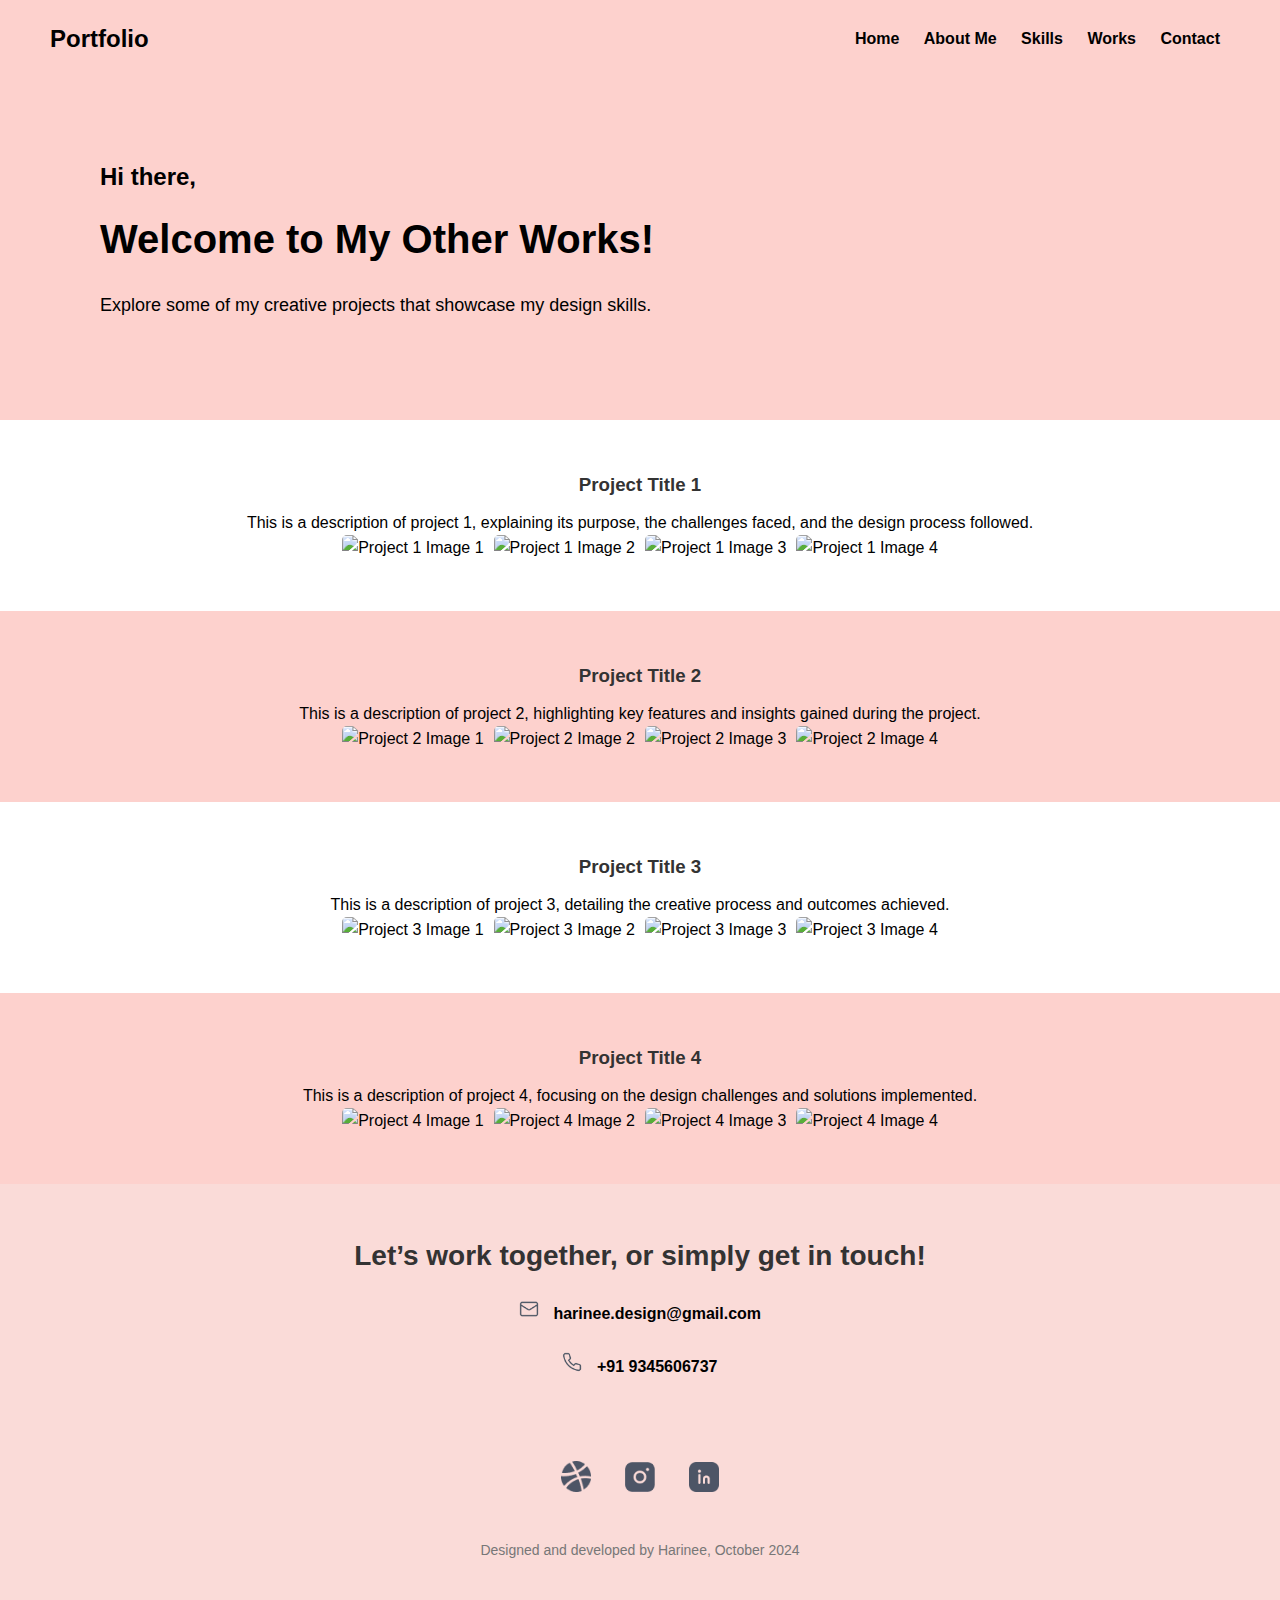
==== other-works.html @ 88a533f9 "update" ====
<!DOCTYPE html>
<html lang="en">
<head>
    <meta charset="UTF-8">
    <meta name="viewport" content="width=device-width, initial-scale=1.0">
    <title>Other Works - Harinee's Portfolio</title>
    <link rel="stylesheet" href="style.css">
</head>
<body>

    <!-- Header -->
    <header>
        <h2>Portfolio</h2>
        <nav>
            <a href="index.html#home">Home</a>
            <a href="index.html#about">About Me</a>
            <a href="index.html#skills">Skills</a>
            <a href="index.html#works">Works</a>
            <a href="index.html#contact">Contact</a>
        </nav>
    </header>

    <!-- Home Section -->
    <section id="home" class="home">
        <div class="home-content">
            <h3 class="text-box">Hi there,</h3>
            <h2>Welcome to My Other Works!</h2>
            <p>Explore some of my creative projects that showcase my design skills.</p>
        </div>
    </section>

    <!-- Project 1 -->
    <section class="project">
        <div class="project-content">
            <h3>Project Title 1</h3>
            <p>This is a description of project 1, explaining its purpose, the challenges faced, and the design process followed.</p>
            <div class="project-images">
                <img src="images/project1_image1.png" alt="Project 1 Image 1">
                <img src="images/project1_image2.png" alt="Project 1 Image 2">
                <img src="images/project1_image3.png" alt="Project 1 Image 3">
                <img src="images/project1_image4.png" alt="Project 1 Image 4">
            </div>
        </div>
    </section>

    <!-- Project 2 with alternate background -->
    <section class="project" style="background-color: #fdd1cd;">
        <div class="project-content">
            <h3>Project Title 2</h3>
            <p>This is a description of project 2, highlighting key features and insights gained during the project.</p>
            <div class="project-images">
                <img src="images/project2_image1.png" alt="Project 2 Image 1">
                <img src="images/project2_image2.png" alt="Project 2 Image 2">
                <img src="images/project2_image3.png" alt="Project 2 Image 3">
                <img src="images/project2_image4.png" alt="Project 2 Image 4">
            </div>
        </div>
    </section>

    <!-- Repeat for additional projects -->
    <section class="project">
        <div class="project-content">
            <h3>Project Title 3</h3>
            <p>This is a description of project 3, detailing the creative process and outcomes achieved.</p>
            <div class="project-images">
                <img src="images/project3_image1.png" alt="Project 3 Image 1">
                <img src="images/project3_image2.png" alt="Project 3 Image 2">
                <img src="images/project3_image3.png" alt="Project 3 Image 3">
                <img src="images/project3_image4.png" alt="Project 3 Image 4">
            </div>
        </div>
    </section>

    <section class="project" style="background-color: #fdd1cd;">
        <div class="project-content">
            <h3>Project Title 4</h3>
            <p>This is a description of project 4, focusing on the design challenges and solutions implemented.</p>
            <div class="project-images">
                <img src="images/project4_image1.png" alt="Project 4 Image 1">
                <img src="images/project4_image2.png" alt="Project 4 Image 2">
                <img src="images/project4_image3.png" alt="Project 4 Image 3">
                <img src="images/project4_image4.png" alt="Project 4 Image 4">
            </div>
        </div>
    </section>

    <!-- Contact Section -->
    <section id="contact" class="contact">
        <h3>Let’s work together, or simply get in touch!</h3>
        
        <!-- Email & WhatsApp Links -->
        <p>
            <a href="mailto:harinee.design@gmail.com">
                <img src="images/icon_email.png" alt="Email" class="icon"> harinee.design@gmail.com
            </a>
            <br><br>
            <a href="https://wa.me/919345606737">
                <img src="images/icon_mobile.png" alt="WhatsApp" class="icon"> +91 9345606737
            </a>
        </p>
        <br><br>
        <!-- Social Links -->
        <div class="social-icons">
            <a href="https://behance.com/harinee">
                <img src="images/icon_behance.png" alt="Behance" class="social-icon">
            </a>
            <a href="https://instagram.com/harinee_design">
                <img src="images/icon_insta.png" alt="Instagram" class="social-icon">
            </a>
            <a href="https://linkedin.com/in/harinee">
                <img src="images/icon_linkedin.png" alt="LinkedIn" class="social-icon">
            </a>
        </div>
        
        <!-- Footer Text -->
        <p class="footer-text">Designed and developed by Harinee, October 2024</p>
    </section>

</body>
</html>
---- style.css ----
/* ========== Common Styles ========== */
* {
    margin: 0;
    padding: 0;
    box-sizing: border-box;
    font-family: Arial, sans-serif;
}

body {
    line-height: 1.6;
    background-color: #ffffff;
}

h2, h3, h4 {
    color: #333;
    margin-bottom: 10px; 
}

button {
    background-color: black;    
    color: white;
    padding: 15px 30px;
    border: 2px solid black; 
    border-radius: 10px;
    cursor: pointer;
    font-size: 16px;
    transition: background-color 0.3s ease, color 0.3s ease, border 0.3s ease; 
}

button:hover {
    background-color: transparent; 
    color: black;                  
    border: 2px solid black;
}

.highlight {
    color: white; /* Set the text color to white */
}


/* ========== Header ========== */
header {
    background-color: #fdd1cd;  /* Original light peach color */
    padding: 20px 50px;         /* Padding for consistent spacing */
    display: flex;
    justify-content: space-between;
    align-items: center;
}

header h2 {
    font-size: 24px;            /* Consistent font size */
    margin: 0;
    color: black;
}

nav a {
    text-decoration: none;
    color: black;               
    margin: 0 10px;
    font-weight: bold;
    /* transition: font-size 0.3s ease; */
}

nav a:hover {
    color: #515151;             
    text-decoration: underline; /* Adds an underline on hover */
    text-decoration-thickness: 2px; /* Optional: adjust thickness of underline */
    text-underline-offset: 4px; /* Adjusts the space above the underline */
    /* font-size: 1.1em; Increase the font size on hover */
}

/* ========== Home (Hero) Section ========== */
.home {
    display: flex;
    justify-content: space-between;
    align-items: center;
    /* background-color: #FADBD8;   */
    background-color: #fdd1cd;
    padding: 80px 100px;        /* Original padding for spacing */
}

.home-content {
    max-width: 60%;             /* Adjusted to improve text-image balance */
}

.home-content h3 {
    font-size: 24px;
    margin-bottom: 10px;
    color: black;
}

.home-content h2 {
    font-size: 40px;            /* Bold and large for emphasis */
    font-weight: bold;
    color: black;
}

.home-content p {
    font-size: 18px;
    margin: 20px 0;
    color: black;               /* Black text for readability */
}

/* .home-content button {
    background-color: black;    
    color: white;
    padding: 15px 30px;
    border: none;
    border-radius: 10px;
    cursor: pointer;
    font-size: 16px;
}

.home-content button:hover {
    background-color: #333;    
} */

/* .home-content button {
    background-color: black;    
    color: white;
    padding: 15px 30px;
    border: 2px solid black; 
    border-radius: 10px;
    cursor: pointer;
    font-size: 16px;
    transition: background-color 0.3s ease, color 0.3s ease, border 0.3s ease; 
}

.home-content button:hover {
    background-color: transparent; 
    color: black;                  
    border: 2px solid black;       
} */


.home img {
    max-width: 350px;           
    /* border-radius: 50%;          */
}

/* ========== About Me Section ========== */
.about {
    padding: 50px;
    display: flex;
    justify-content: space-between;
    align-items: center;
    background-color: #ffffff;
}

.about img {
    width: 45%;
    margin-right: 30px;
    border-radius: 10px;
}

.about-text {
    width: 50%;
}

.about-text h3 {
    font-size: 32px;
    margin-bottom: 20px;
}

.about-text p {
    font-size: 16px;
    line-height: 1.6;
}

/* ========== Skills Section Update ========== */
.skills {
    padding: 50px;
    background-color: #FADBD8;
    text-align: center; /* Center align all text */
}

.skills h3 {
    font-size: 32px;
    margin-bottom: 40px;
    font-weight: bold;
    color: black;
}

/* .skills-container {
    display: flex;
    justify-content: center; 
    gap: 60px; 
}

.skills-category {
    list-style: none;
    padding: 0;
}*/

/* .skills-column li {
    margin-bottom: 15px;
    font-size: 18px;
    background-color: white; 
    padding: 10px 20px;
    border-radius: 5px;
    box-shadow: 0px 2px 10px rgba(0, 0, 0, 0.1); 
    color: #333;
    font-weight: 500;
} 

.skills-container {
    display: flex; 
    flex-wrap: wrap; 
    justify-content: center; 
    gap: 60px;
}

.skills-column {
    flex: 1; 
    min-width: 250px; 
    margin: 10px; 
    padding: 15px; 
    border: 1px solid #ddd; 
    border-radius: 5px; 
    list-style: none;
} */



/* ========== Works Section Update ========== */
.works {
    text-align: center;
    padding: 50px 100px;
    background-color: #fff; /* Updated background for contrast */
}

.works h3 {
    font-size: 32px;
    margin-bottom: 40px;
    font-weight: bold;
    color: black;
}

.work-item {
    background-color: #ffdcdb;
    margin-bottom: 30px;
    padding: 40px;
    border-radius: 10px;
    display: flex;
    justify-content: space-between;
    align-items: center;
    flex-wrap: wrap;
    gap: 20px;
    transition: transform 0.3s ease;
    box-shadow: 0px 2px 10px rgba(0, 0, 0, 0.1);
}

.work-item:hover {
    transform: scale(1.03); /* Slight scale effect on hover */
}

.work-item .text-content {
    width: 60%; /* Adjusted width for better text/image balance */
}

/* .work-item .text-content h4 {
    font-size: 24px;
    margin-bottom: 10px;
    color: #333;
}

.work-item .text-content p {
    font-size: 16px;
    color: #555;
} */

.work-item .cover {
    width: 35%;
    text-align: right;
}

.work-item .cover img {
    max-width: 100%;
    height: auto;
    border-radius: 10px;
    box-shadow: 0px 5px 15px rgba(0, 0, 0, 0.1); /* Shadow effect for images */
}

/* .work-item button {
    background-color: black;
    color: white;
    padding: 12px 25px;
    border: none;
    border-radius: 10px;
    cursor: pointer;
    font-size: 16px;
    transition: background-color 0.3s ease;
}

.work-item button:hover {
    background-color: #333;
} */

/* ========== Updated Work Item Styles ========== */

.work-item .text-content h4 {
    font-size: 40px;            /* Match home-content h2 size */
    font-weight: bold;          /* Make the heading bold */
    color: black;               /* Match the black color of home-content h2 */
    margin-bottom: 20px;        /* Add similar margin */
}

.work-item .text-content p {
    font-size: 18px;            /* Match the home-content p size */
    color: black;               /* Set the same black color as in home-content */
    margin: 20px 0;             /* Add margin similar to home-content */
}



/* ========== Contact Section ========== */
.contact {
    padding: 50px;
    text-align: center;
}

.contact h3 {
    font-size: 28px;
    margin-bottom: 20px;
}

.contact p {
    font-size: 16px;
    margin-bottom: 10px;
}

.contact p:last-of-type {
    margin-top: 40px;
    font-size: 14px;
    color: #777;
}

/* contact */
/* Contact Section */
.contact {
    background-color: #FADBD8;
    padding: 50px;
    text-align: center;
}

.contact h3 {
    font-size: 28px;
    margin-bottom: 20px;
}

.contact p {
    font-size: 16px;
    margin-bottom: 10px;
}

/* Icon styles */
.icon {
    width: 20px; /* Icon size */
    margin-right: 10px;
}

/* Social icons */
.social-icons {
    margin-top: 20px;
}

.social-icon {
    width: 30px; /* Social icon size */
    margin: 0 15px; /* Spacing between icons */
}

/* Links styling like nav bar */
.contact a {
    text-decoration: none;    /* Remove underline */
    color: black;              /* Default link color */
    font-weight: bold;         /* Optional for emphasis */
    transition: color 0.3s ease; /* Smooth color transition on hover */
}

.contact a:hover {
    color: #333;              /* Change color on hover */
}

/* Footer text */
.footer-text {
    margin-top: 40px;
    font-size: 12px; /* Smaller font size */
    color: #777;
}

/* other-work page */

.project {
    padding: 50px 0; 
}

.project-content {
    max-width: 800px; 
    margin: 0 auto; 
    text-align: center; 
}

.project-images {
    display: flex; 
    justify-content: center; /* Center images */
    gap: 10px; /* Space between images */
}

.project-images img {
    max-width: 100%; /* Make images responsive */
    height: auto; /* Maintain aspect ratio */
    border-radius: 5px; /* Optional: rounded corners for images */
}
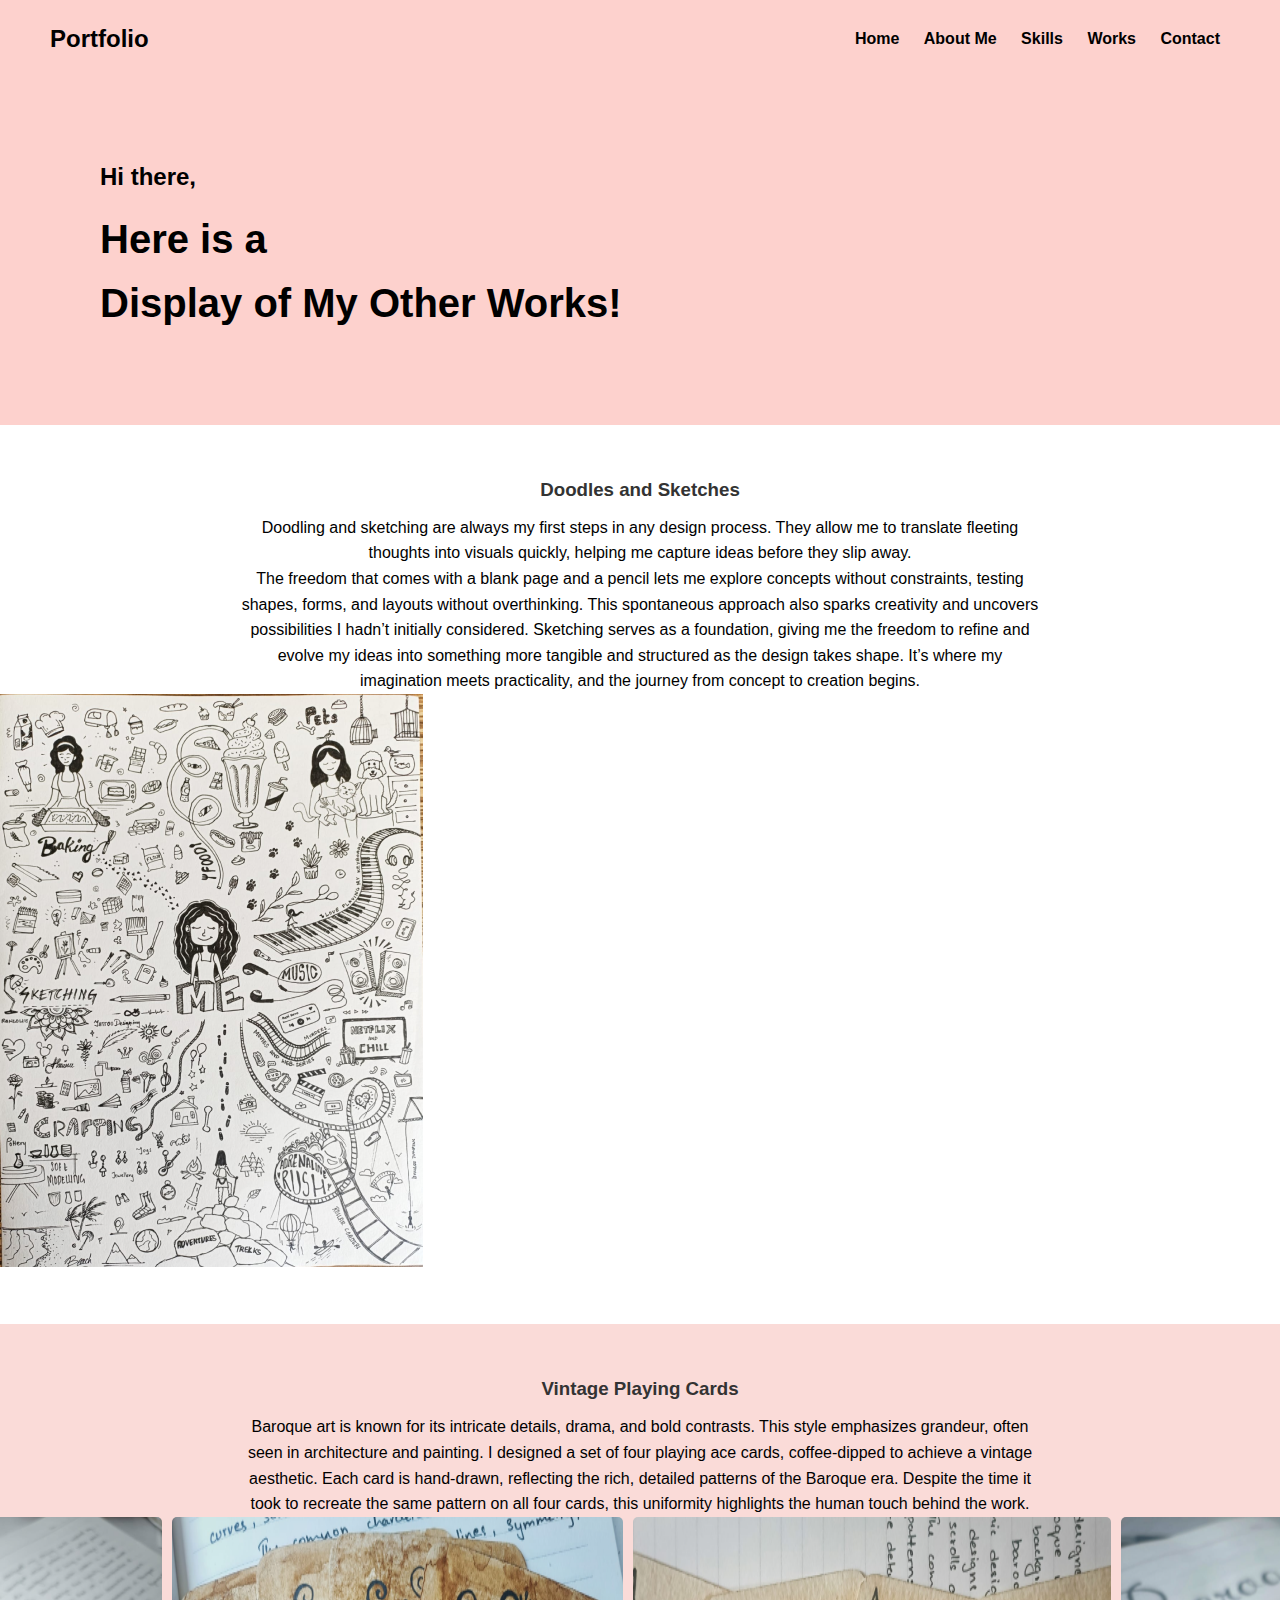
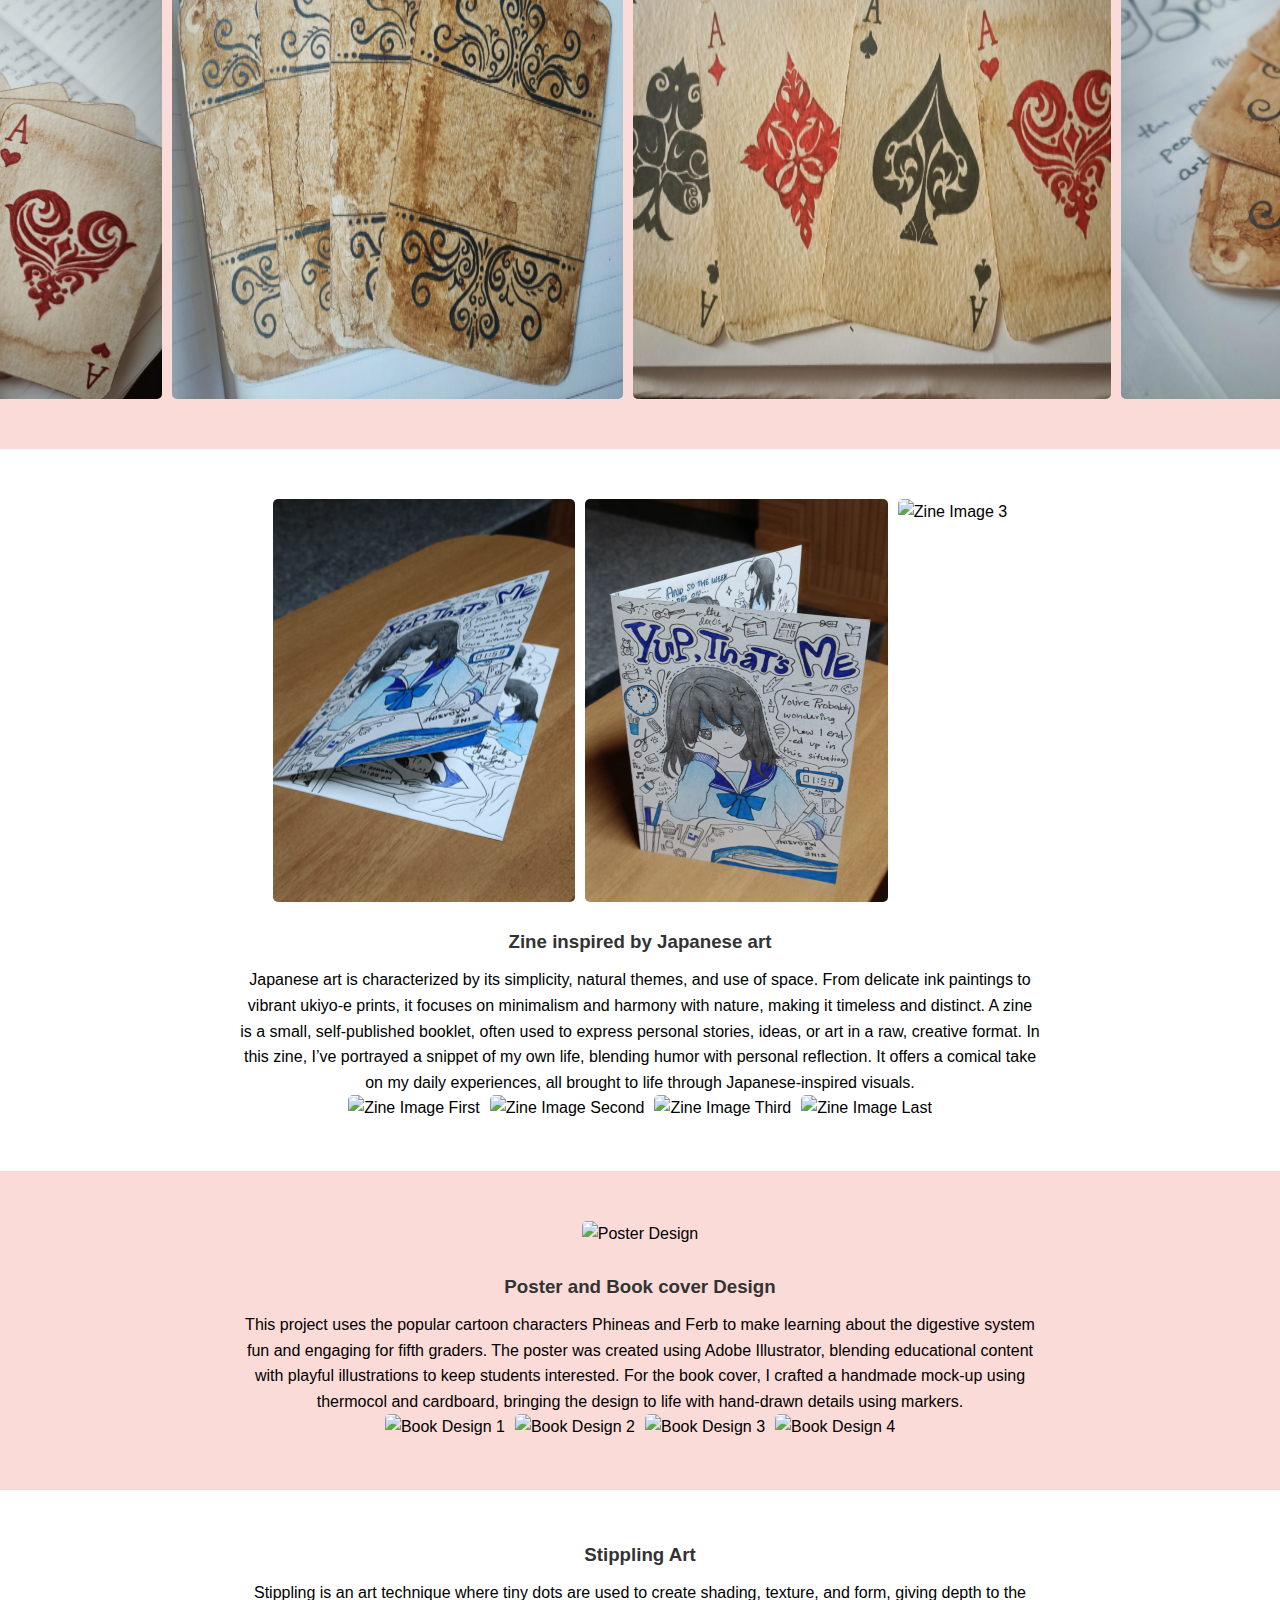
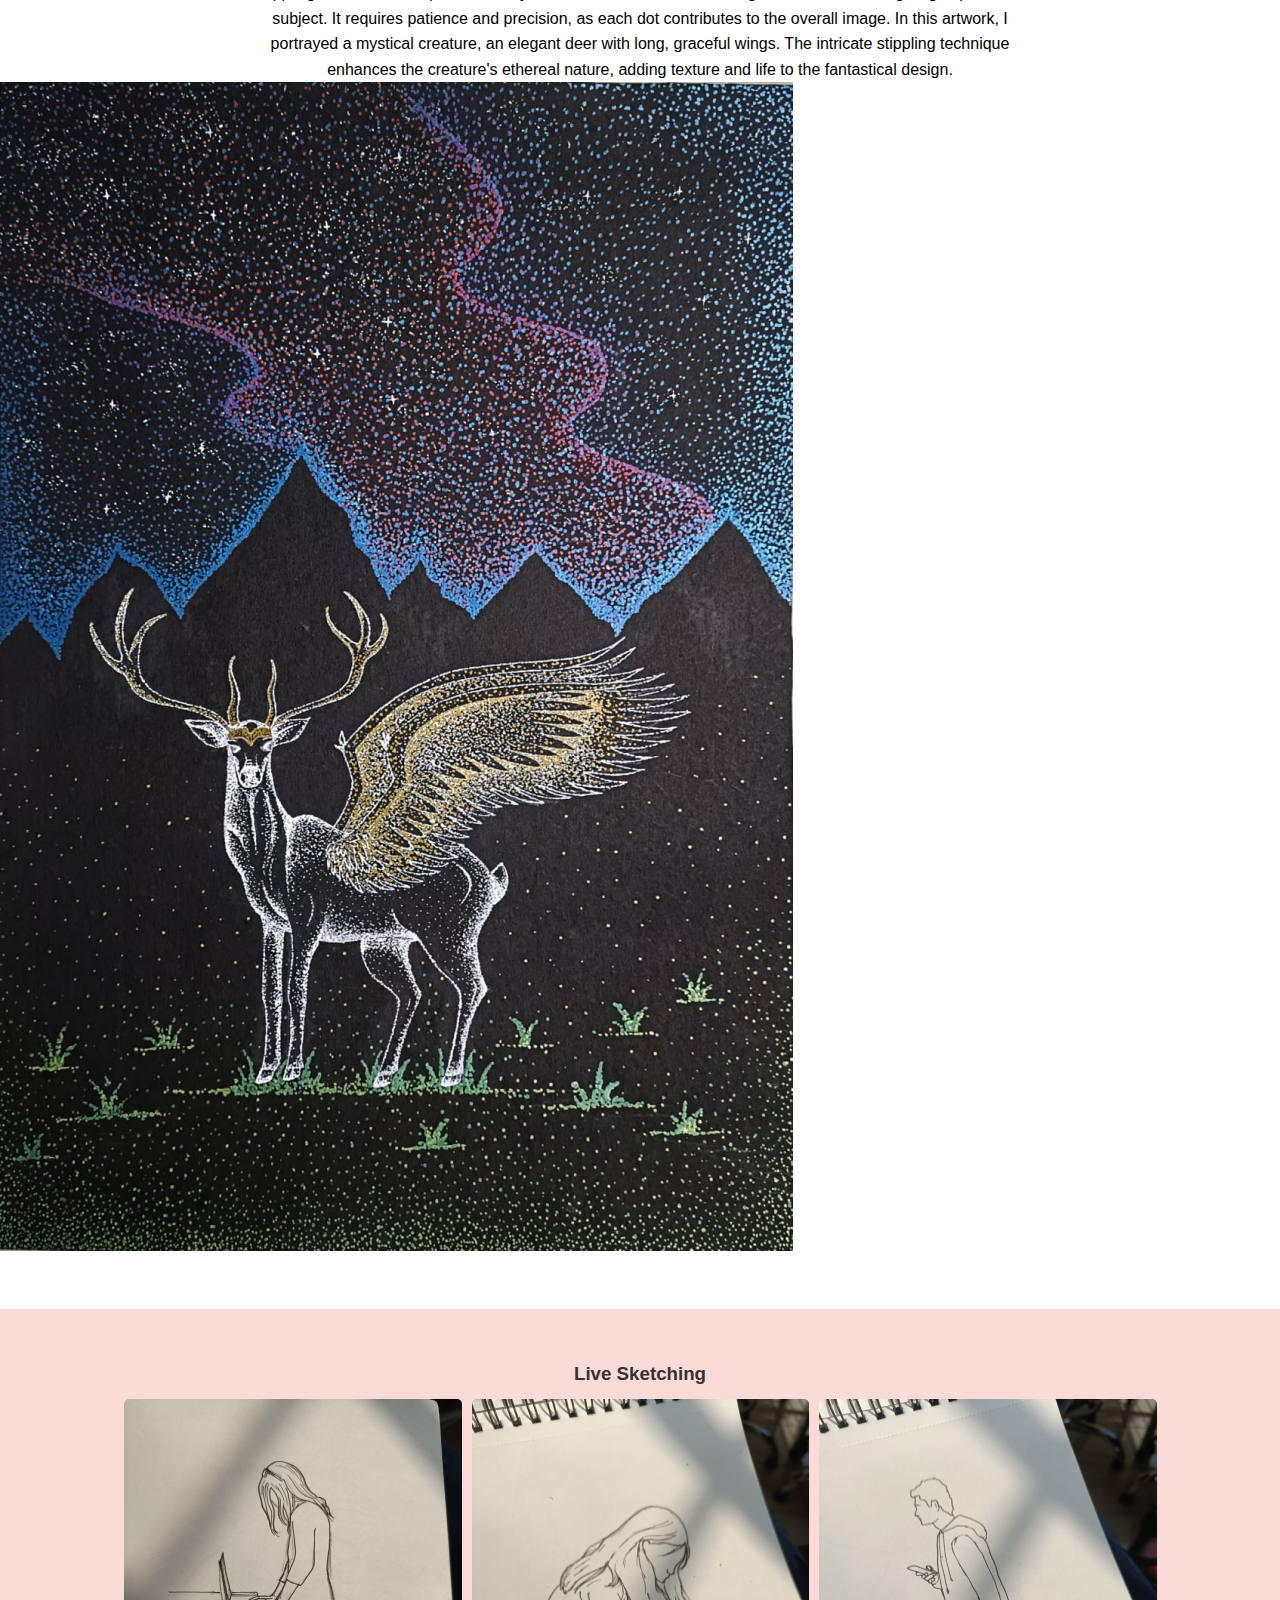
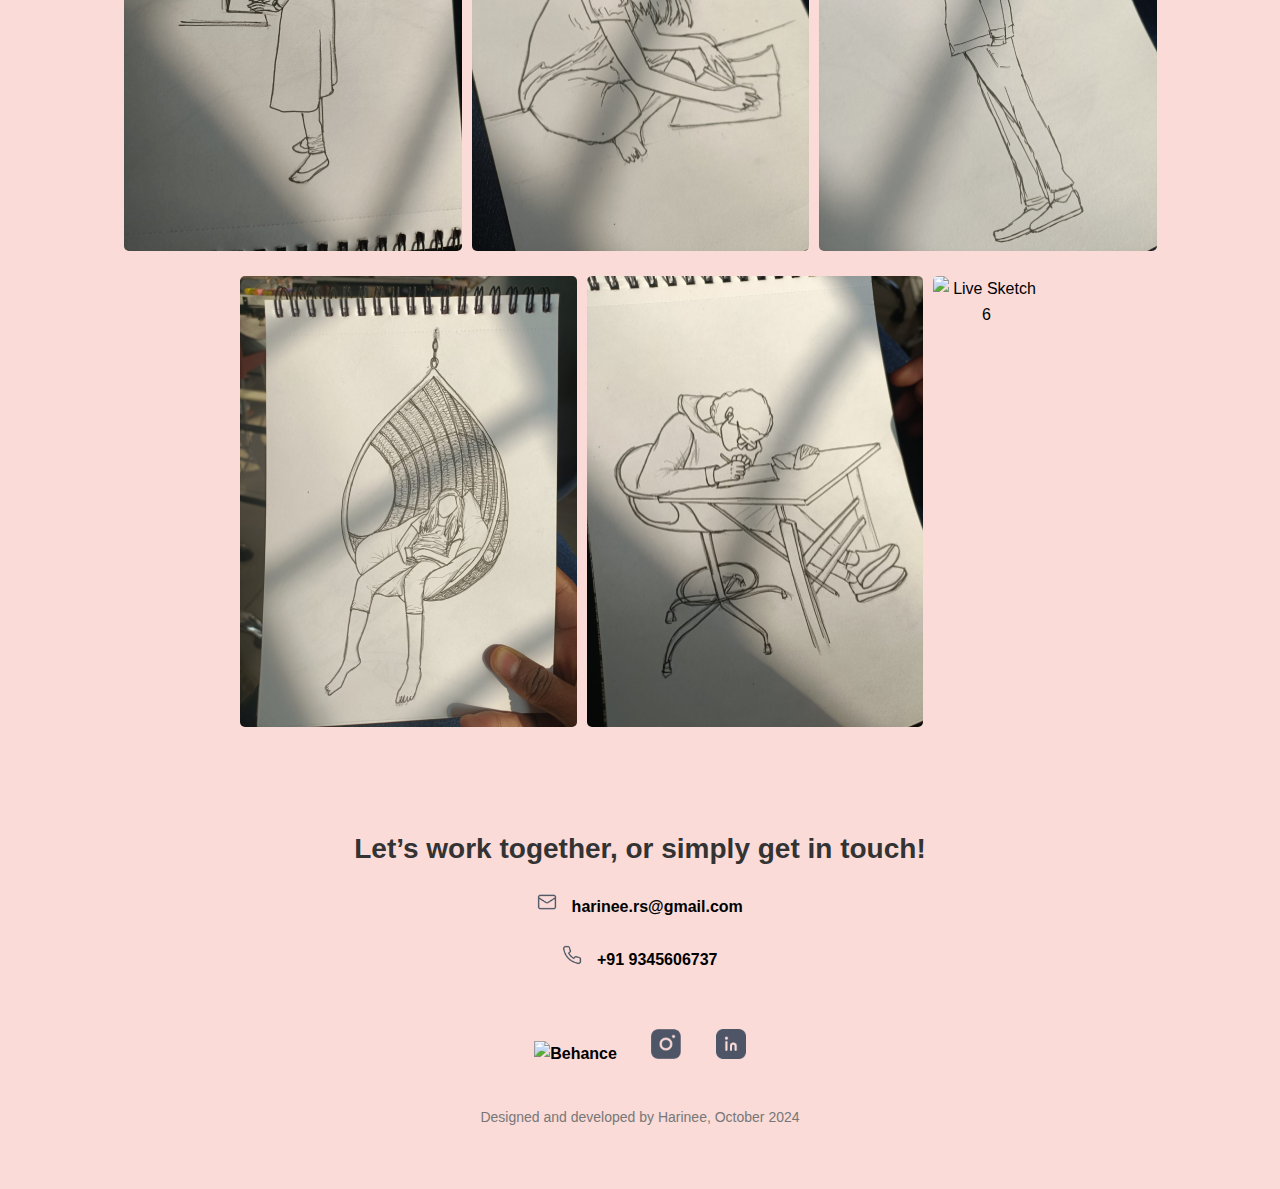
==== commit e225cce9: "updates" ====
--- a/other-works.html
+++ b/other-works.html
@@ -24,95 +24,140 @@
     <section id="home" class="home">
         <div class="home-content">
             <h3 class="text-box">Hi there,</h3>
-            <h2>Welcome to My Other Works!</h2>
-            <p>Explore some of my creative projects that showcase my design skills.</p>
+            <h2>Here is a <br>Display of My Other Works!</h2>
+            <!-- <p>Explore some of my creative handmade projects that showcase my design skills.</p> -->
         </div>
     </section>
 
     <!-- Project 1 -->
-    <section class="project">
+    <section class="project single-image">
+        <div class="project-details">
+            <div class="project-content">
+                <h3>Doodles and Sketches</h3>
+                <p>Doodling and sketching are always my first steps in any design process. They allow me to translate fleeting thoughts into visuals quickly, helping me capture ideas before they slip away.</p>
+                 <p> The freedom that comes with a blank page and a pencil lets me explore concepts without constraints, testing shapes, forms, and layouts without overthinking. This spontaneous approach also sparks creativity and uncovers possibilities I hadn’t initially considered. Sketching serves as a foundation, giving me the freedom to refine and evolve my ideas into something more tangible and structured as the design takes shape. It’s where my imagination meets practicality, and the journey from concept to creation begins.</p>
+                
+            </div>
+            <img src="images/Me doodle.png" alt="Doodle image">
+        </div>
+    </section>
+
+    <!-- Project 2 -->
+    <section class="project" style="background-color: #FADBD8;">
         <div class="project-content">
-            <h3>Project Title 1</h3>
-            <p>This is a description of project 1, explaining its purpose, the challenges faced, and the design process followed.</p>
+            <h3>Vintage Playing Cards</h3>
+            <p>Baroque art is known for its intricate details, drama, and bold contrasts. This style emphasizes grandeur, often seen in architecture and painting.
+                I designed a set of four playing ace cards, coffee-dipped to achieve a vintage aesthetic. Each card is hand-drawn, reflecting the rich, detailed patterns of the Baroque era. Despite the time it took to recreate the same pattern on all four cards, this uniformity highlights the human touch behind the work.</p>
             <div class="project-images">
-                <img src="images/project1_image1.png" alt="Project 1 Image 1">
-                <img src="images/project1_image2.png" alt="Project 1 Image 2">
-                <img src="images/project1_image3.png" alt="Project 1 Image 3">
-                <img src="images/project1_image4.png" alt="Project 1 Image 4">
+                <img src="images/Cards1.png" alt="Cards Image 1" height="300px">
+                <img src="images/cards2.png" alt="Cards Image 2" height="300px">
+                <img src="images/cards4.png" alt="Cards Image 4" height="300px">
+                <img src="images/cards5.png" alt="Cards Image 5" height="300px">
             </div>
         </div>
     </section>
 
-    <!-- Project 2 with alternate background -->
-    <section class="project" style="background-color: #fdd1cd;">
+    <!-- Project 3 -->
+    <section class="project">
         <div class="project-content">
-            <h3>Project Title 2</h3>
-            <p>This is a description of project 2, highlighting key features and insights gained during the project.</p>
             <div class="project-images">
-                <img src="images/project2_image1.png" alt="Project 2 Image 1">
-                <img src="images/project2_image2.png" alt="Project 2 Image 2">
-                <img src="images/project2_image3.png" alt="Project 2 Image 3">
-                <img src="images/project2_image4.png" alt="Project 2 Image 4">
+                <img src="images/Zine 1.png" alt="Zine Image 1">
+                <img src="images/Zine 2.png" alt="Zine Image 2">
+                <img src="images/Zine 3.png" alt="Zine Image 3">
+            </div>
+            <br>
+            <h3>Zine inspired by Japanese art</h3>
+            <p>Japanese art is characterized by its simplicity, natural themes, and use of space. From delicate ink paintings to vibrant ukiyo-e prints, it focuses on minimalism and harmony with nature, making it timeless and distinct.
+
+                A zine is a small, self-published booklet, often used to express personal stories, ideas, or art in a raw, creative format.
+                
+                In this zine, I’ve portrayed a snippet of my own life, blending humor with personal reflection. It offers a comical take on my daily experiences, all brought to life through Japanese-inspired visuals.</p>
+            
+            <div class="project-images">
+                <img src="images/zine first.png" alt="Zine Image First">
+                <img src="images/zine second.png" alt="Zine Image Second">
+                <img src="images/zine third.png" alt="Zine Image Third">
+                <img src="images/Zine last.png" alt="Zine Image Last">
             </div>
         </div>
     </section>
 
-    <!-- Repeat for additional projects -->
-    <section class="project">
+    <!-- Project 4 -->
+    <section class="project" style="background-color: #FADBD8;">
         <div class="project-content">
-            <h3>Project Title 3</h3>
-            <p>This is a description of project 3, detailing the creative process and outcomes achieved.</p>
+            <div class="project-images single">
+                <img src="images/poster.png" alt="Poster Design">
+            </div>
+            <br>
+            <h3>Poster and Book cover Design</h3>
+            <p>This project uses the popular cartoon characters Phineas and Ferb to make learning about the digestive system fun and engaging for fifth graders. The poster was created using Adobe Illustrator, blending educational content with playful illustrations to keep students interested.
+
+                For the book cover, I crafted a handmade mock-up using thermocol and cardboard, bringing the design to life with hand-drawn details using markers.</p>
             <div class="project-images">
-                <img src="images/project3_image1.png" alt="Project 3 Image 1">
-                <img src="images/project3_image2.png" alt="Project 3 Image 2">
-                <img src="images/project3_image3.png" alt="Project 3 Image 3">
-                <img src="images/project3_image4.png" alt="Project 3 Image 4">
+                <img src="images/book1.png" alt="Book Design 1">
+                <img src="images/book2.png" alt="Book Design 2">
+                <img src="images/book3.png" alt="Book Design 3">
+                <img src="images/book4.png" alt="Book Design 4">
             </div>
         </div>
     </section>
 
-    <section class="project" style="background-color: #fdd1cd;">
+    <!-- Project 5 -->
+    <section class="project single-image">
+        <div class="project-details">
+            <div class="project-content">
+                <h3>Stippling Art</h3>
+                <p>Stippling is an art technique where tiny dots are used to create shading, texture, and form, giving depth to the subject. It requires patience and precision, as each dot contributes to the overall image.
+
+                    In this artwork, I portrayed a mystical creature, an elegant deer with long, graceful wings. The intricate stippling technique enhances the creature's ethereal nature, adding texture and life to the fantastical design.</p>
+                
+            </div>
+            <img src="images/stippling.png" alt="Stippling Art">
+        </div>
+    </section>
+
+    <!-- Project 6 -->
+    <section class="project" style="background-color: #FADBD8;">
         <div class="project-content">
-            <h3>Project Title 4</h3>
-            <p>This is a description of project 4, focusing on the design challenges and solutions implemented.</p>
+            <h3>Live Sketching</h3>
             <div class="project-images">
-                <img src="images/project4_image1.png" alt="Project 4 Image 1">
-                <img src="images/project4_image2.png" alt="Project 4 Image 2">
-                <img src="images/project4_image3.png" alt="Project 4 Image 3">
-                <img src="images/project4_image4.png" alt="Project 4 Image 4">
+                <img src="images/LS1.png" alt="Live Sketch 1" height="400px">
+                <img src="images/LS2.png" alt="Live Sketch 2" height="400px">
+                <img src="images/LS3.png" alt="Live Sketch 3"  height="400px">
+            </div>
+            <br>
+            <div class="project-images">
+                <img src="images/LS4.png" alt="Live Sketch 4" height="400px">
+                <img src="images/LS5.png" alt="Live Sketch 5" height="400px">
+                <img src="images/LS6.png" alt="Live Sketch 6" height="400px">
             </div>
         </div>
     </section>
 
-    <!-- Contact Section -->
+    <!-- Contact-->
     <section id="contact" class="contact">
         <h3>Let’s work together, or simply get in touch!</h3>
-        
-        <!-- Email & WhatsApp Links -->
         <p>
-            <a href="mailto:harinee.design@gmail.com">
-                <img src="images/icon_email.png" alt="Email" class="icon"> harinee.design@gmail.com
+            <a href="mailto:harinee.rs@gmail.com">
+                <img src="images/icon_email.png" alt="Email" class="icon"> harinee.rs@gmail.com
             </a>
             <br><br>
             <a href="https://wa.me/919345606737">
                 <img src="images/icon_mobile.png" alt="WhatsApp" class="icon"> +91 9345606737
             </a>
         </p>
-        <br><br>
-        <!-- Social Links -->
+        <br>
         <div class="social-icons">
-            <a href="https://behance.com/harinee">
-                <img src="images/icon_behance.png" alt="Behance" class="social-icon">
+            <a href="https://www.behance.net/harineeravi">
+                <img src="images/Behance_icon.png" alt="Behance" class="social-icon">
             </a>
-            <a href="https://instagram.com/harinee_design">
+            <a href="https://www.instagram.com/harinee_47/profilecard/?igsh=MW0xZ3dncGh0bDkzdg==">
                 <img src="images/icon_insta.png" alt="Instagram" class="social-icon">
             </a>
-            <a href="https://linkedin.com/in/harinee">
+            <a href="https://www.linkedin.com/in/harinee-ravi-27678a261?utm_source=share&utm_campaign=share_via&utm_content=profile&utm_medium=android_app">
                 <img src="images/icon_linkedin.png" alt="LinkedIn" class="social-icon">
             </a>
         </div>
-        
-        <!-- Footer Text -->
         <p class="footer-text">Designed and developed by Harinee, October 2024</p>
     </section>
 
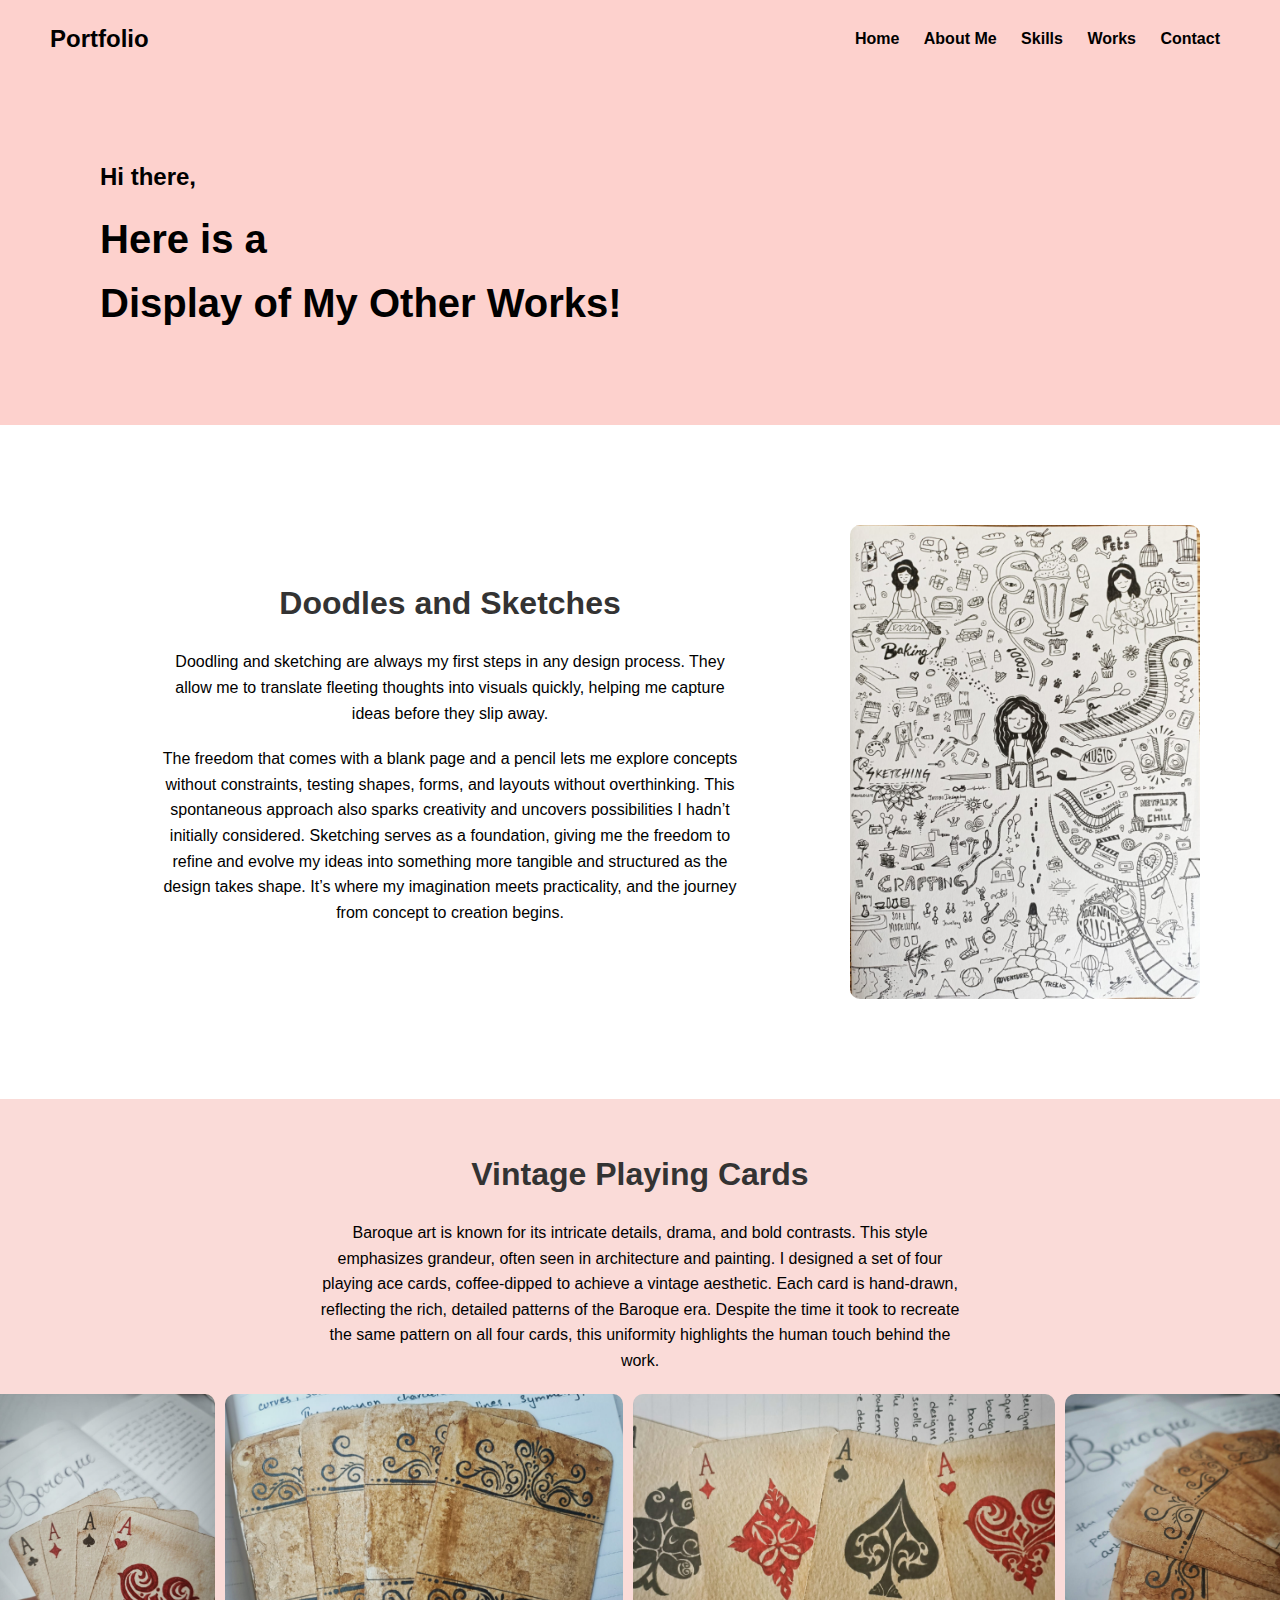
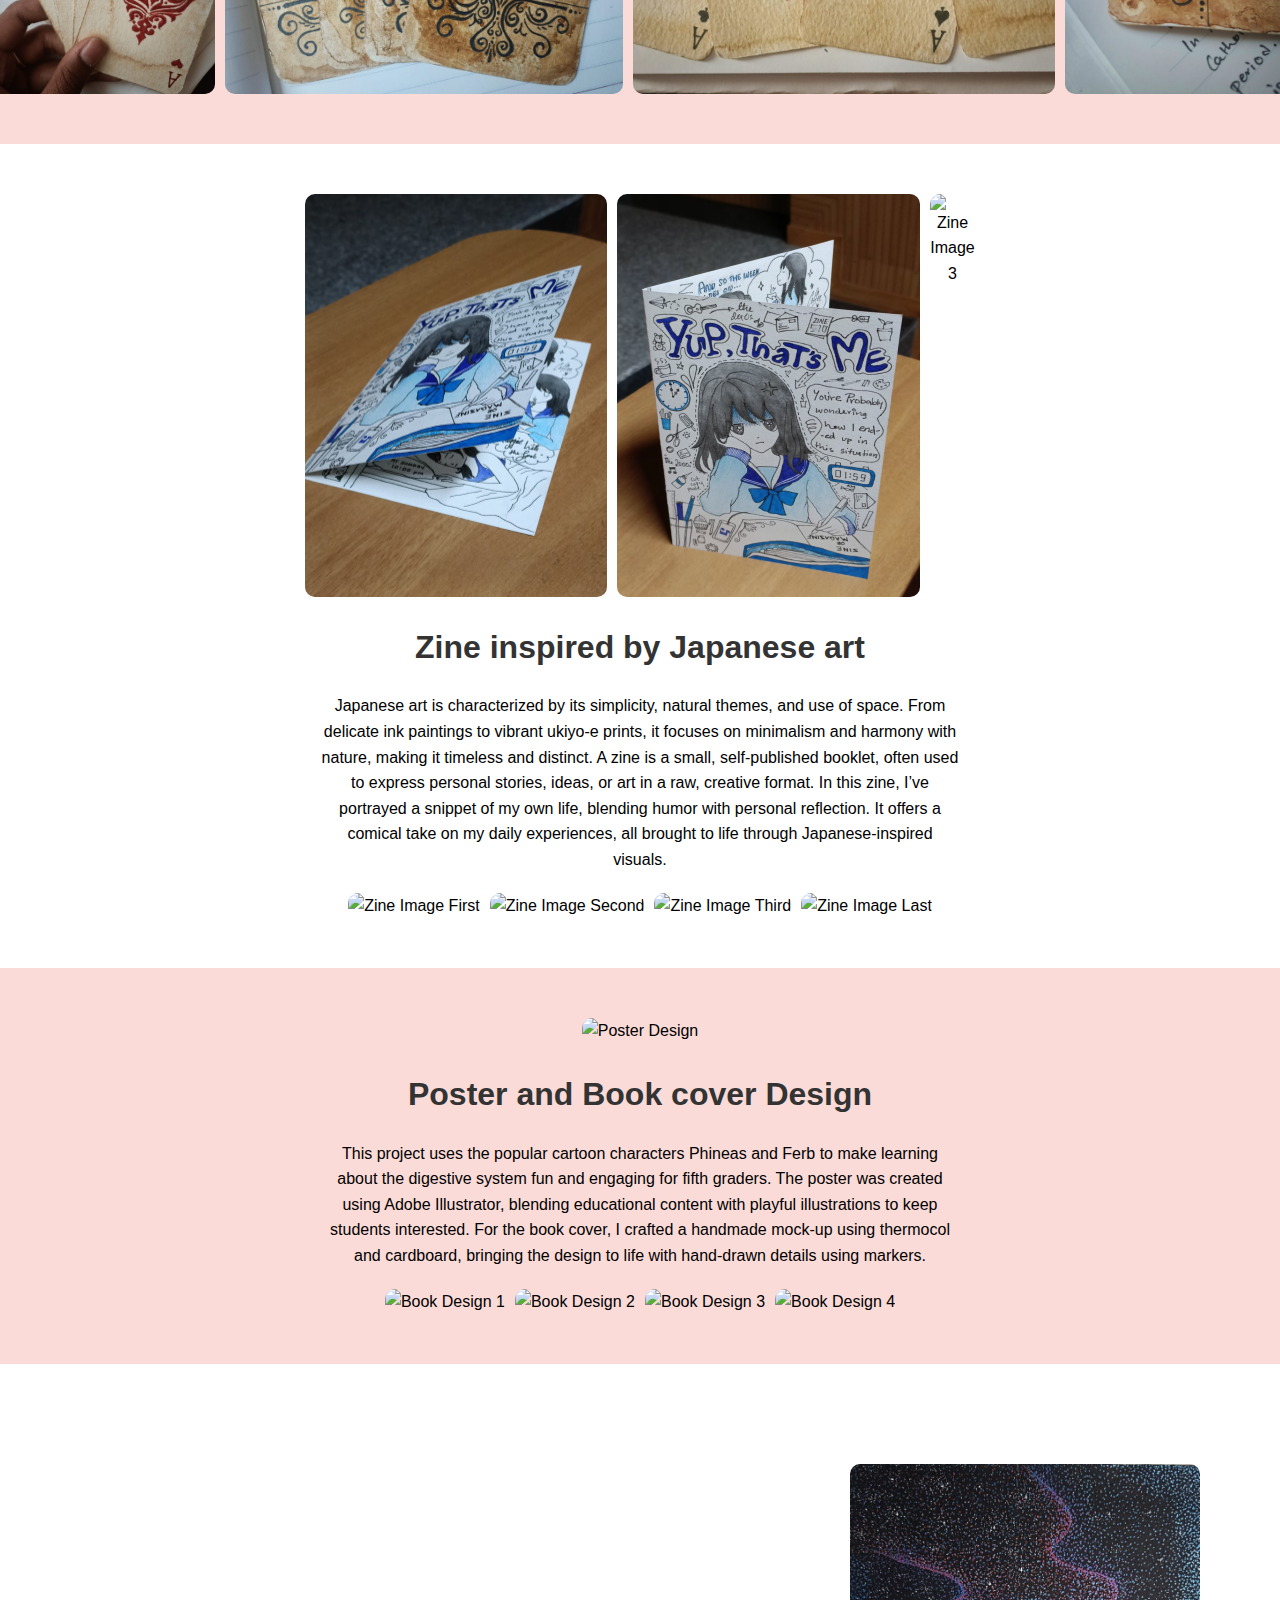
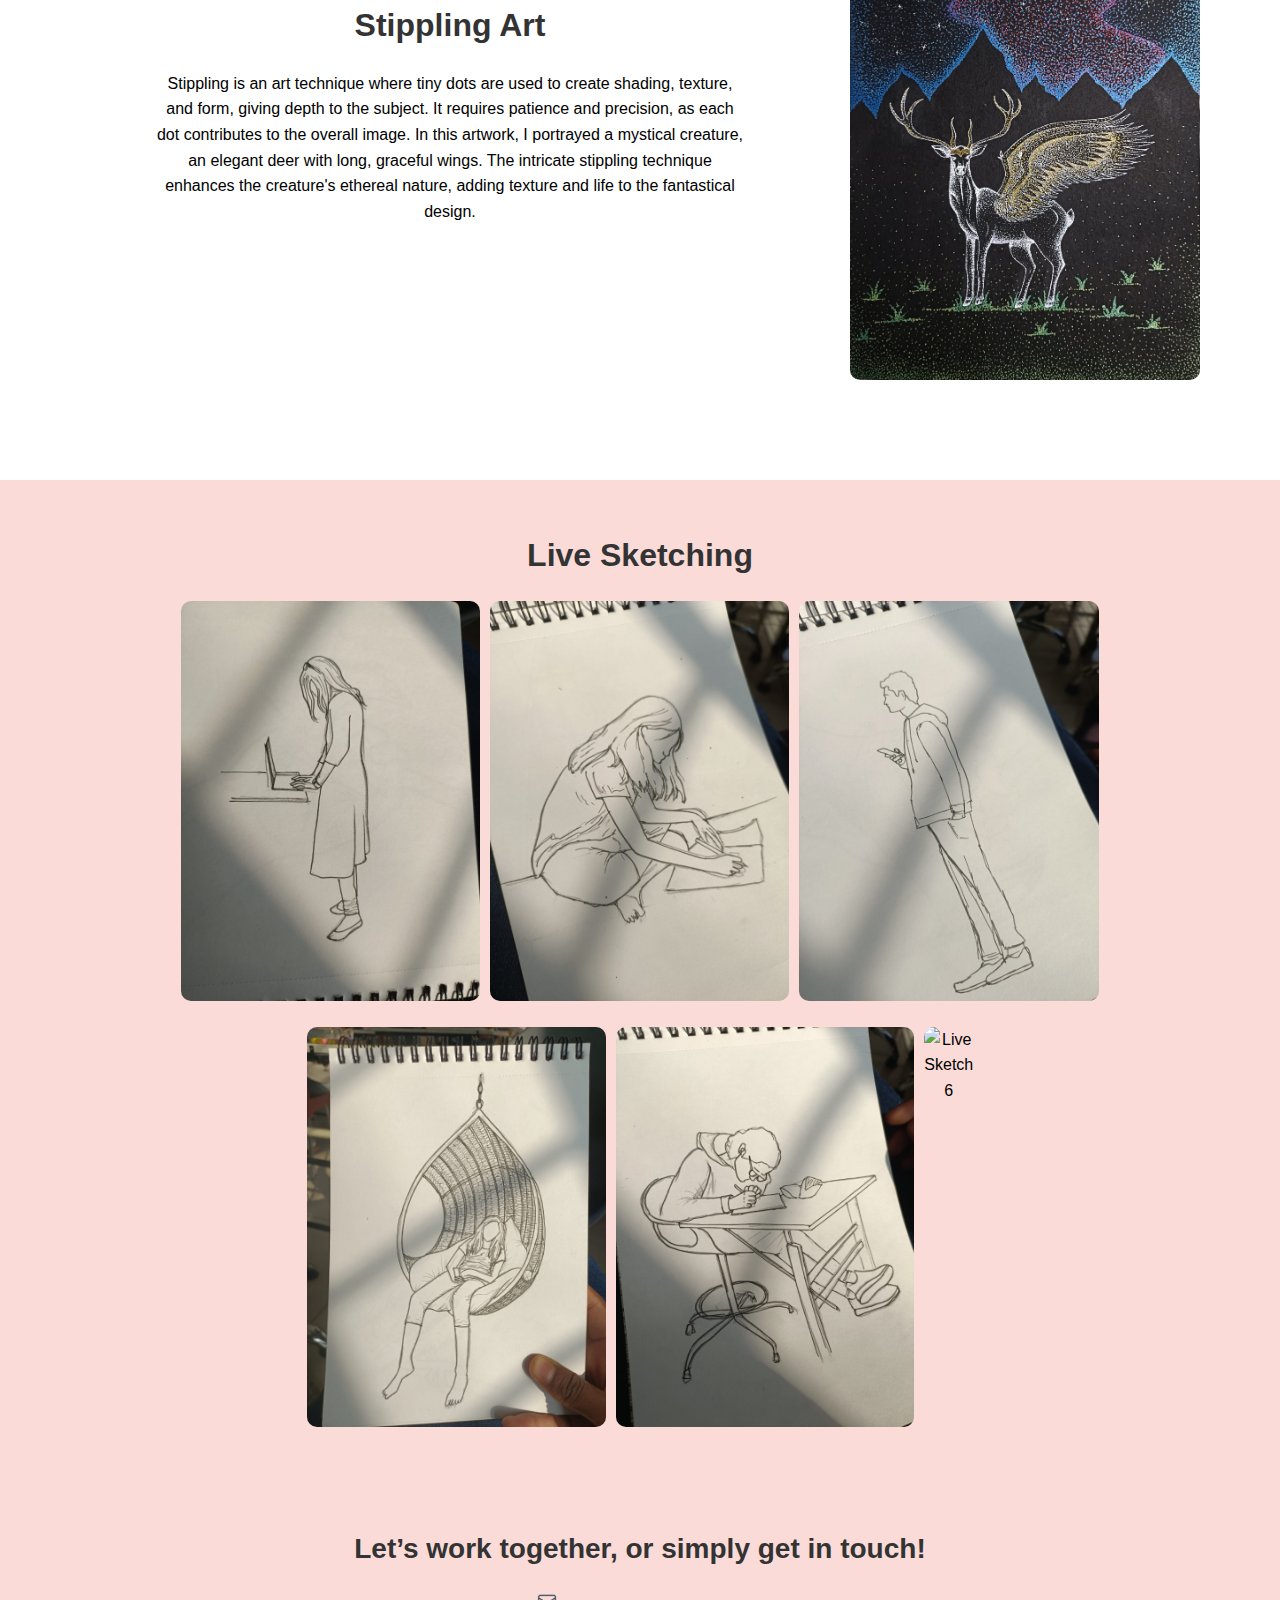
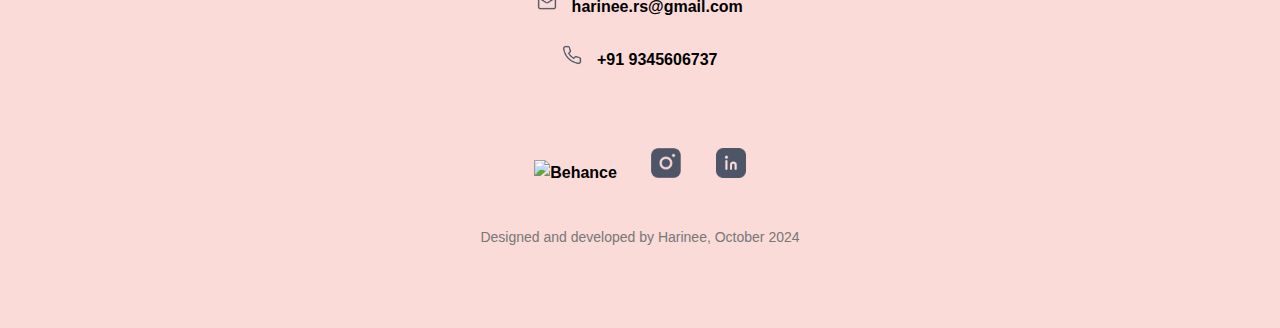
==== commit d3be367f: "updates" ====
--- a/other-works.html
+++ b/other-works.html
@@ -4,7 +4,7 @@
     <meta charset="UTF-8">
     <meta name="viewport" content="width=device-width, initial-scale=1.0">
     <title>Other Works - Harinee's Portfolio</title>
-    <link rel="stylesheet" href="style.css">
+    <link rel="stylesheet" href="stylesheet.css">
 </head>
 <body>
 
--- a/stylesheet.css
+++ b/stylesheet.css
@@ -0,0 +1,369 @@
+/* ========== Common Styles ========== */
+* {
+    margin: 0;
+    padding: 0;
+    box-sizing: border-box;
+    font-family: Arial, sans-serif;
+}
+
+body {
+    line-height: 1.6;
+    background-color: #ffffff;
+}
+
+p {
+    padding-bottom: 20px;
+}
+
+h2, h3, h4 {
+    color: #333;
+    margin-bottom: 10px; 
+}
+
+button {
+    background-color: black;    
+    color: white;
+    padding: 15px 30px;
+    border: 2px solid black; 
+    border-radius: 10px;
+    cursor: pointer;
+    font-size: 16px;
+    transition: background-color 0.3s ease, color 0.3s ease, border 0.3s ease; 
+}
+
+
+.highlight {
+    color: white; 
+}
+
+/* ========== Header ========== */
+header {
+    background-color: #fdd1cd;  
+    padding: 20px 50px;         
+    display: flex;
+    justify-content: space-between;
+    align-items: center;
+}
+
+header h2 {
+    font-size: 24px;            
+    margin: 0;
+    color: black;
+}
+
+nav a {
+    text-decoration: none;
+    color: black;               
+    margin: 0 10px;
+    font-weight: bold;
+}
+
+/* ========== Home Section ========== */
+.home {
+    display: flex;
+    justify-content: space-between;
+    align-items: center;
+    background-color: #fdd1cd;
+    padding: 80px 100px;        
+}
+
+.home-content {
+    max-width: 60%;             
+}
+
+.home-content h3 {
+    font-size: 24px;
+    margin-bottom: 10px;
+    color: black;
+}
+
+.home-content h2 {
+    font-size: 40px;            
+    font-weight: bold;
+    color: black;
+}
+
+.home-content p {
+    font-size: 18px;
+    margin: 20px 0;
+    color: black;               
+}
+
+.home img {
+    max-width: 350px;           
+}
+
+/* ========== About Me Section ========== */
+.about {
+    padding: 50px;
+    display: flex;
+    justify-content: space-between;
+    align-items: center;
+    background-color: #ffffff;
+}
+
+.about img {
+    width: 45%;
+    margin-right: 30px;
+    border-radius: 10px;
+}
+
+.about-text {
+    width: 50%;
+}
+
+.about-text h3 {
+    font-size: 32px;
+    margin-bottom: 20px;
+}
+
+.about-text p {
+    font-size: 16px;
+    line-height: 1.6;
+}
+
+/* ========== Skills Section ========== */
+.skills {
+    padding: 50px;
+    background-color: #FADBD8;
+    text-align: center; 
+}
+
+.skills h3 {
+    font-size: 32px;
+    margin-bottom: 40px;
+    font-weight: bold;
+    color: black;
+}
+
+.skills-container {
+    display: flex;
+    justify-content: center; 
+    gap: 60px;
+    flex-wrap: wrap;
+}
+
+.skills-column {
+    flex: 1; 
+    min-width: 150px; 
+}
+
+.skills-column h4 {
+    font-size: 16px;
+    margin-bottom: 20px;
+    font-weight: bold;
+    color: #000;
+}
+
+.skills-column ul {
+    list-style-type: none;
+    padding: 0;
+    margin: 0;
+}
+
+.skills-column li {
+    display: inline-block;
+    margin: 4px 3px;
+    padding: 5px 10px;
+    background-color: #FFF;
+    border: 1px solid #666;
+    border-radius: 10px;
+    font-size: 14px;
+    font-weight: 300;
+    color: #000;
+    transition: background-color 0.3s ease, color 0.3s ease;
+}
+
+/* ========== Works Section ========== */
+.works {
+    text-align: center;
+    padding: 50px 100px;
+    background-color: #fff;
+}
+
+.works h3 {
+    font-size: 32px;
+    margin-bottom: 40px;
+    font-weight: bold;
+    color: black;
+}
+
+.work-item {
+    background-color: #ffdcdb;
+    margin-bottom: 30px;
+    padding: 40px;
+    border-radius: 10px;
+    display: flex;
+    justify-content: space-between;
+    align-items: center;
+    flex-wrap: wrap;
+    gap: 20px;
+    transition: transform 0.3s ease;
+    box-shadow: 0px 2px 10px rgba(0, 0, 0, 0.1);
+}
+
+.work-item .text-content {
+    width: 60%; 
+}
+
+.work-item .cover {
+    width: 35%;
+    text-align: right;
+}
+
+.work-item .cover img {
+    max-width: 100%;
+    height: auto;
+    border-radius: 10px;
+    box-shadow: 0px 5px 15px rgba(0, 0, 0, 0.1);
+}
+
+.work-item .text-content h4 {
+    font-size: 40px;            
+    font-weight: bold;          
+    color: black;               
+    margin-bottom: 20px;        
+}
+
+.work-item .text-content p {
+    font-size: 18px;            
+    color: black;               
+    margin: 20px 0;             
+}
+
+/* ========== Contact Section ========== */
+.contact {
+    padding: 50px;
+    text-align: center;
+}
+
+.contact h3 {
+    font-size: 28px;
+    margin-bottom: 20px;
+}
+
+.contact p {
+    font-size: 16px;
+    margin-bottom: 10px;
+}
+
+.contact p:last-of-type {
+    margin-top: 40px;
+    font-size: 14px;
+    color: #777;
+}
+
+.contact {
+    background-color: #FADBD8;
+    padding: 50px;
+    text-align: center;
+}
+
+.contact h3 {
+    font-size: 28px;
+    margin-bottom: 20px;
+}
+
+.contact p {
+    font-size: 16px;
+    margin-bottom: 10px;
+}
+
+.icon {
+    width: 20px; 
+    margin-right: 10px;
+}
+
+.social-icons {
+    margin-top: 20px;
+}
+
+.social-icon {
+    width: 30px; 
+    margin: 0 15px; 
+}
+
+.contact a {
+    text-decoration: none;    
+    color: black;              
+    font-weight: bold;         
+    transition: color 0.3s ease; 
+}
+
+.footer-text {
+    margin-top: 40px;
+    font-size: 12px; 
+    color: #777;
+}
+
+/* ========== Other Work Page ========== */
+.project {
+    padding: 50px 0; 
+}
+
+.project-content {
+    max-width: 800px; 
+    margin: 0 auto; 
+    text-align: center; 
+}
+
+.project-images {
+    display: flex; 
+    justify-content: center; 
+    gap: 10px; 
+}
+
+.project-images img { 
+    border-radius: 10px; 
+}
+
+.single image{
+    padding-left: 50px;
+    padding-right: 100px;
+}
+
+.single-image .about {
+    display: flex;
+    align-items: center;
+    padding: 50px;
+    background-color: #fff;
+}
+
+.single-image .about-text {
+    width: 60%;
+    padding-right: 30px;
+}
+
+.single-image img {
+    width: 35%;
+    max-width: 350px;
+    border-radius: 10px;
+}
+
+.project-details {
+    padding: 50px;
+    display: flex;
+    justify-content: space-between;
+    align-items: center;
+    background-color: #ffffff;
+}
+
+.project-details img {
+    width: 45%;
+    margin-right: 30px;
+    border-radius: 10px;
+}
+
+.project-content {
+    width: 50%;
+}
+
+.project-content h3 {
+    font-size: 32px;
+    margin-bottom: 20px;
+}
+
+.project-content p {
+    font-size: 16px;
+    line-height: 1.6;
+}